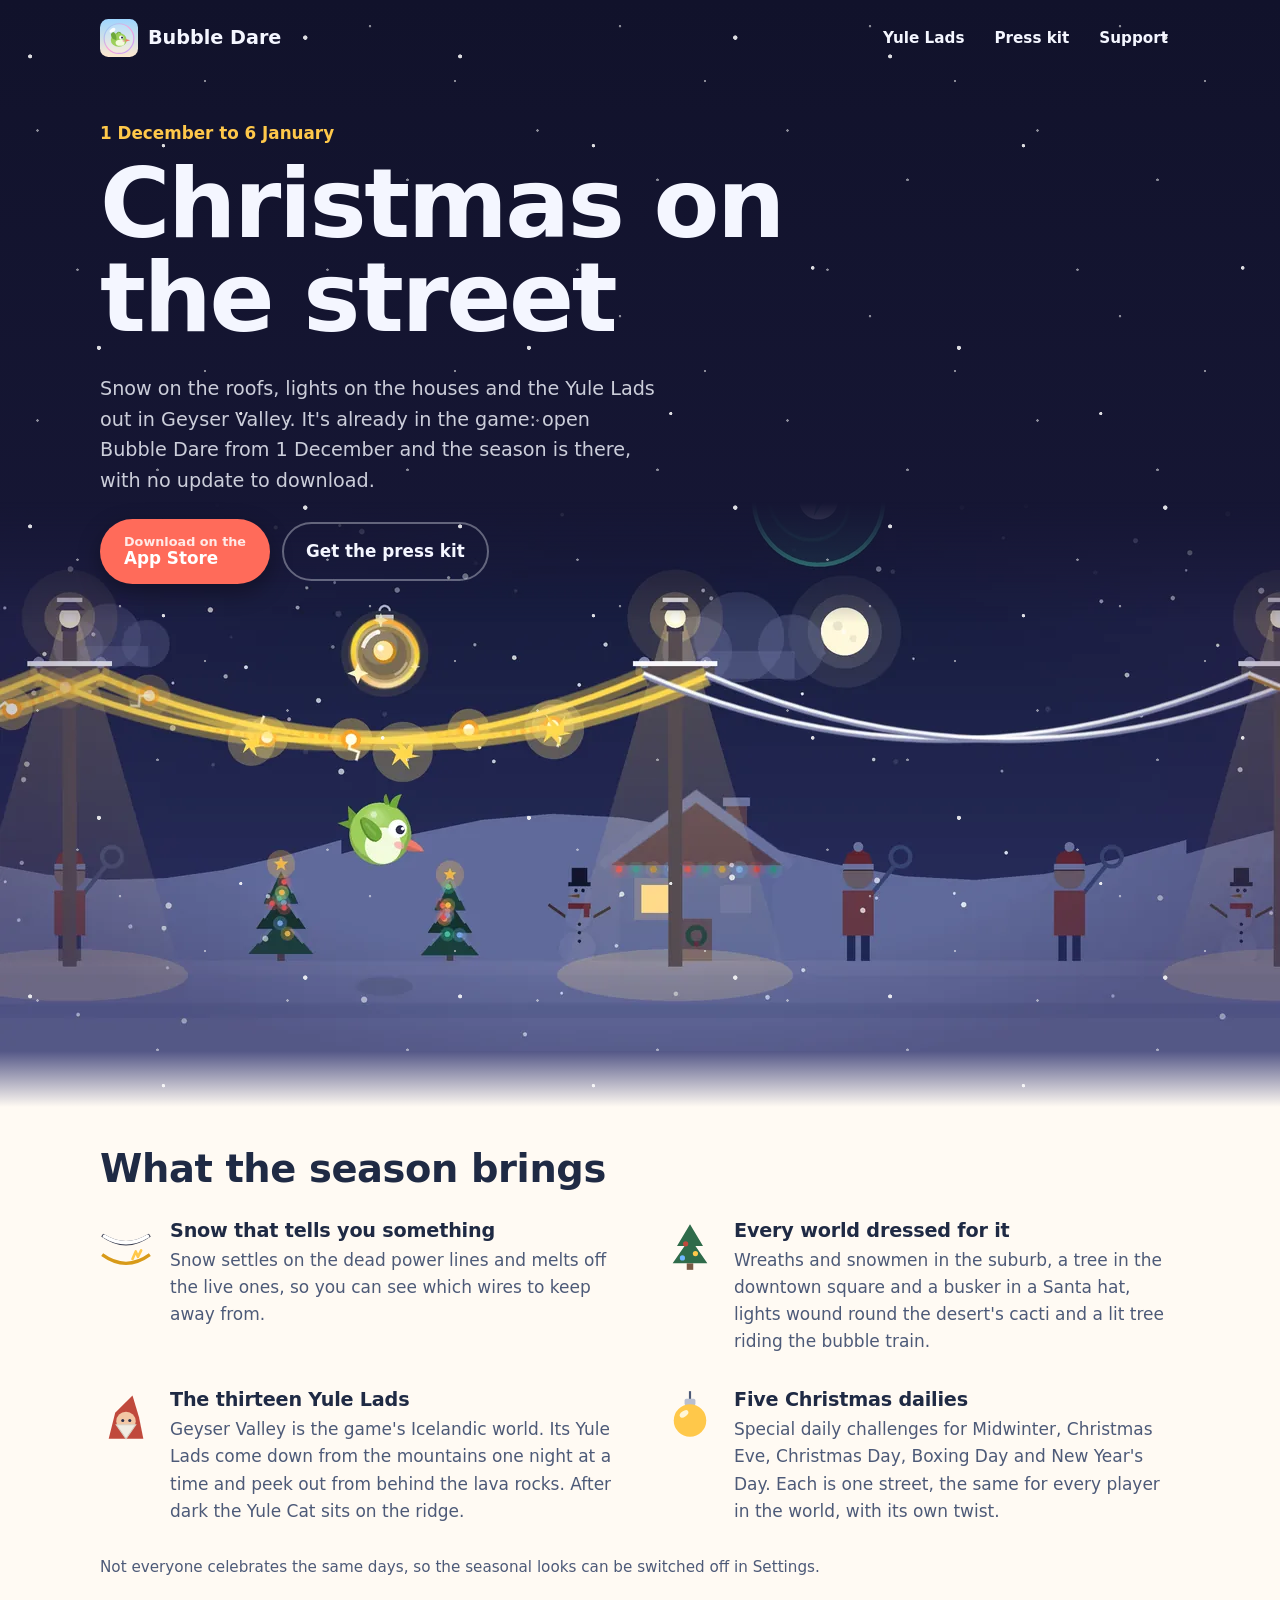
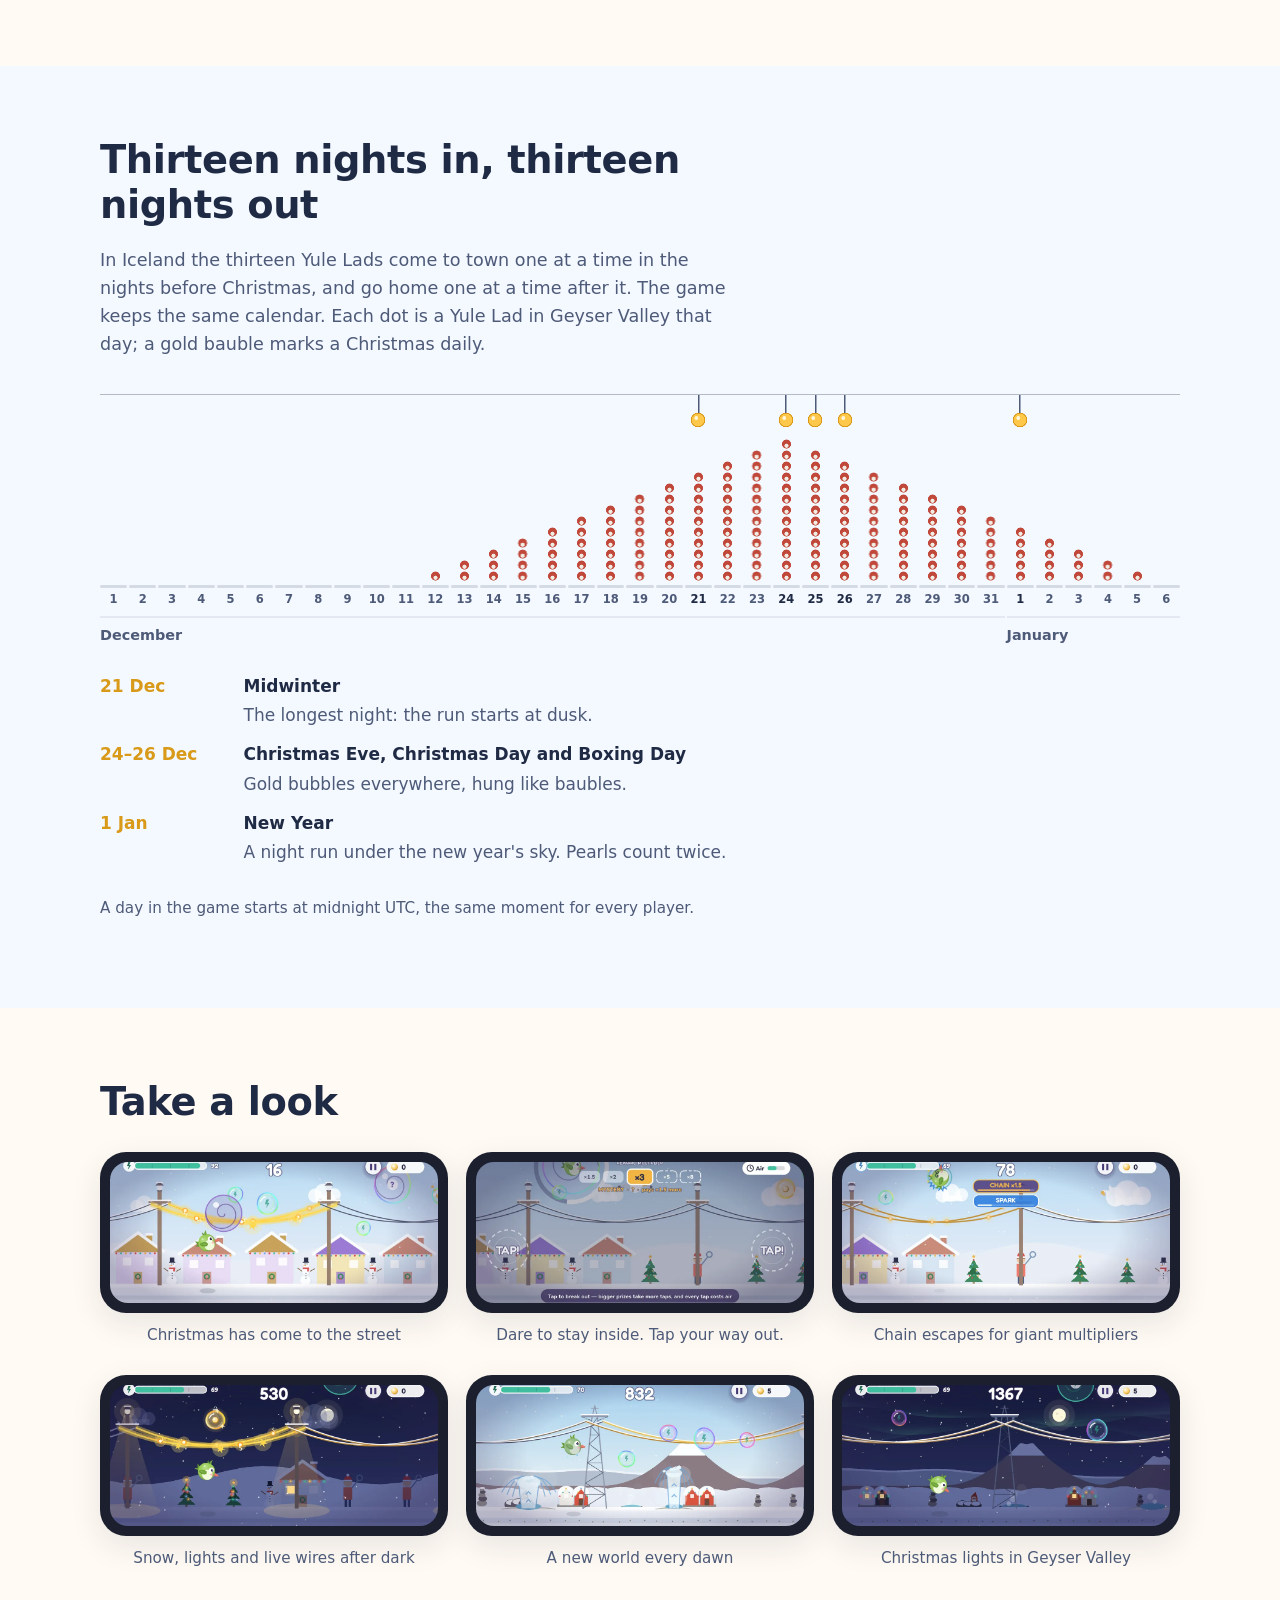
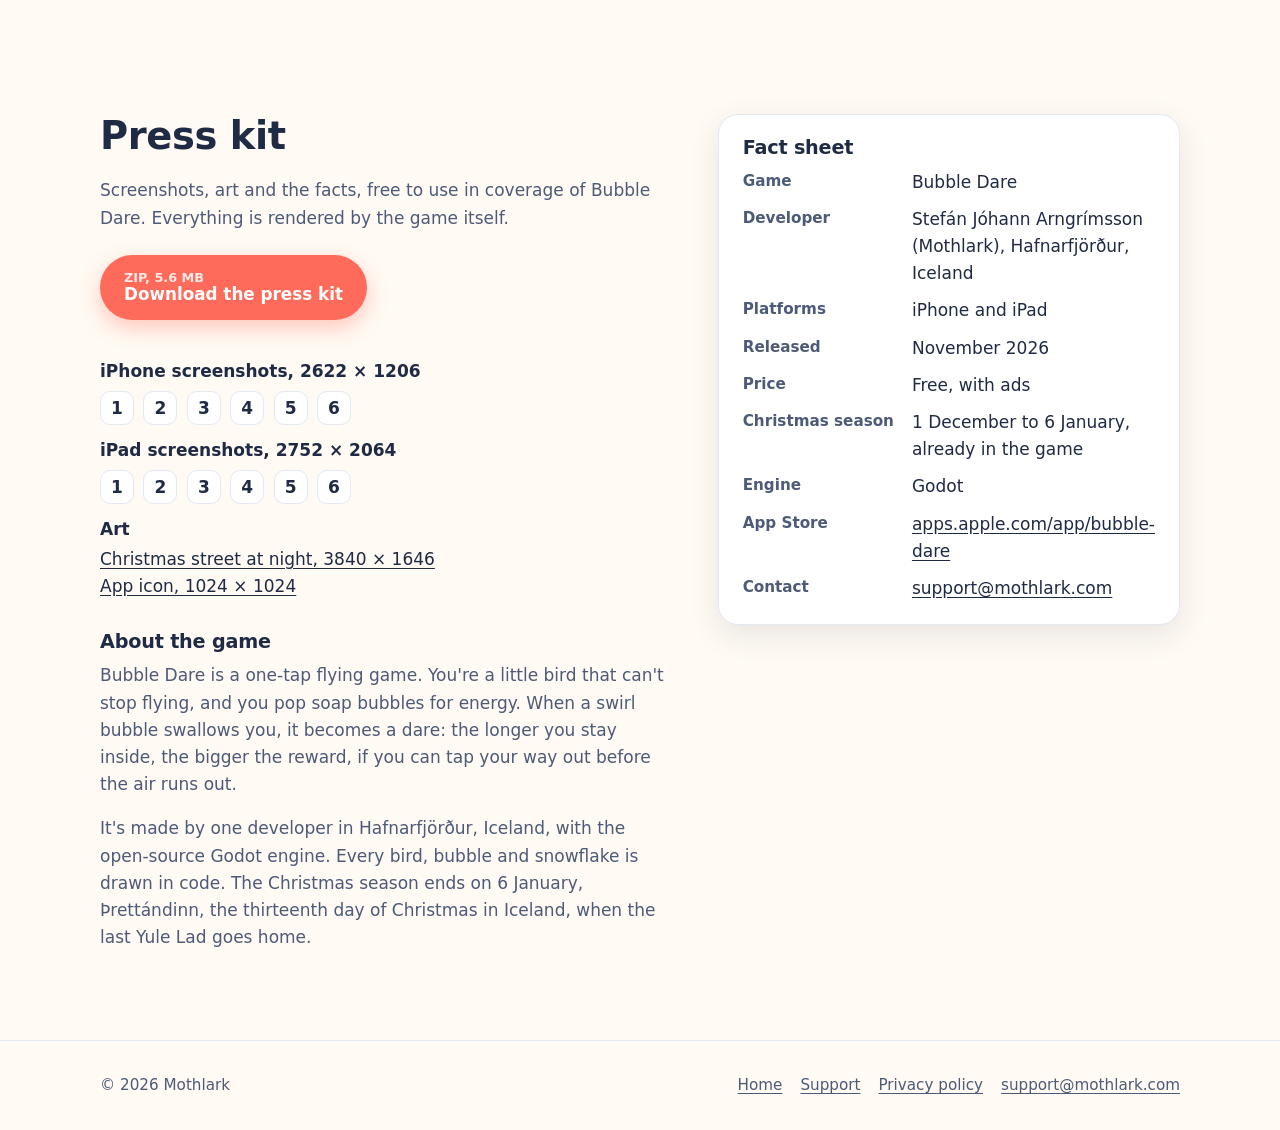
==== christmas/index.html @ 7bf5e55d "Add the Christmas page and press kit /christmas/ shows what the season adds (snow that shows the liv" ====
<!doctype html>
<html lang="en">
<head>
  <meta charset="utf-8">
  <meta name="viewport" content="width=device-width, initial-scale=1, viewport-fit=cover">
  <title>Christmas in Bubble Dare — 1 December to 6 January</title>
  <meta name="description" content="From 1 December to 6 January Bubble Dare is dressed for Christmas: snow that shows which wires are live, the thirteen Yule Lads in Geyser Valley and five Christmas daily challenges. Screenshots and the press kit.">
  <link rel="canonical" href="https://bubbledare.mothlark.com/christmas/">
  <meta name="theme-color" content="#11122b">

  <meta property="og:type" content="website">
  <meta property="og:site_name" content="Bubble Dare">
  <meta property="og:title" content="Christmas on the street — Bubble Dare">
  <meta property="og:description" content="Snow, lights and the thirteen Yule Lads, from 1 December to 6 January. Already in the game.">
  <meta property="og:url" content="https://bubbledare.mothlark.com/christmas/">
  <meta property="og:image" content="https://bubbledare.mothlark.com/assets/img/christmas/og-christmas.png">
  <meta property="og:image:width" content="1200">
  <meta property="og:image:height" content="630">
  <meta name="twitter:card" content="summary_large_image">

  <meta name="apple-itunes-app" content="app-id=6816718972">

  <link rel="icon" href="/assets/img/icon.svg" type="image/svg+xml">
  <link rel="icon" href="/assets/img/favicon-32.png" sizes="32x32" type="image/png">
  <link rel="apple-touch-icon" href="/assets/img/apple-touch-icon.png">
  <link rel="stylesheet" href="/assets/css/site.css">
  <link rel="stylesheet" href="/assets/css/christmas.css">
</head>
<body class="xmas">
  <a class="skip" href="#main">Skip to content</a>

  <header class="site-header">
    <div class="wrap">
      <a class="brand" href="/" aria-label="Bubble Dare home">
        <img src="/assets/img/icon.svg" width="38" height="38" alt="">
        Bubble Dare
      </a>
      <nav class="nav" aria-label="Main">
        <a href="#lads" class="hide-sm">Yule Lads</a>
        <a href="#press">Press kit</a>
        <a href="/support/" class="hide-sm">Support</a>
      </nav>
    </div>
  </header>

  <main id="main">
    <!-- ================= HERO: the street at night, from the game ================= -->
    <section class="xm-hero" aria-labelledby="hero-title">
      <div class="wrap xm-hero-text">
        <p class="xm-when">1 December to 6 January</p>
        <h1 id="hero-title">Christmas on the street</h1>
        <p class="xm-lead">Snow on the roofs, lights on the houses and the Yule Lads out in Geyser Valley. It's already in the game: open Bubble Dare from 1 December and the season is there, with no update to download.</p>
        <div class="cta-row">
          <a class="btn btn-primary" href="https://apps.apple.com/app/bubble-dare/id6816718972"><span class="stack"><small>Download on the</small>App Store</span></a>
          <a class="btn xm-btn-ghost" href="#press">Get the press kit</a>
        </div>
      </div>
      <!-- Rendered by the game itself (tools/creative_shots.gd in the game repo): the
           Christmas street at night, the same art as the App Store page's header. -->
      <picture class="xm-street">
        <source type="image/webp" srcset="/assets/img/christmas/hero-1280.webp 1280w, /assets/img/christmas/hero-2400.webp 2400w" sizes="100vw">
        <img src="/assets/img/christmas/hero-2400.webp" width="2400" height="1029" alt="The green bird flying at night over a snowy street, past Christmas trees, a snowman and a house with coloured lights, under a sparkling live wire">
      </picture>
    </section>

    <!-- ================= WHAT THE SEASON BRINGS ================= -->
    <section class="xm-season" aria-labelledby="season-title">
      <div class="wrap">
        <h2 id="season-title">What the season brings</h2>
        <ul class="xm-list">
          <li>
            <svg viewBox="0 0 48 48" aria-hidden="true"><path d="M2 14 Q24 30 46 14" fill="none" class="w-dead" stroke-width="3"/><path d="M4 15 Q24 27 44 15" fill="none" class="w-snow" stroke-width="3" stroke-linecap="round"/><path d="M2 32 Q24 48 46 32" fill="none" class="w-live" stroke-width="3"/><path d="M30 36 l3 -7 l2 5 l3 -6" fill="none" class="w-spark" stroke-width="2.4" stroke-linecap="round" stroke-linejoin="round"/></svg>
            <div><h3>Snow that tells you something</h3><p>Snow settles on the dead power lines and melts off the live ones, so you can see which wires to keep away from.</p></div>
          </li>
          <li>
            <svg viewBox="0 0 48 48" aria-hidden="true"><path d="M24 4 L36 24 H29 L40 40 H8 L19 24 H12 Z" class="i-tree"/><rect x="21" y="40" width="6" height="6" class="i-trunk"/><circle cx="20" cy="22" r="2.4" class="i-red"/><circle cx="29" cy="31" r="2.4" class="i-gold"/><circle cx="17" cy="35" r="2.4" class="i-blue"/></svg>
            <div><h3>Every world dressed for it</h3><p>Wreaths and snowmen in the suburb, a tree in the downtown square and a busker in a Santa hat, lights wound round the desert's cacti and a lit tree riding the bubble train.</p></div>
          </li>
          <li>
            <svg viewBox="0 0 48 48" aria-hidden="true"><path d="M8 46 L14 22 L30 6 L36 26 L40 46 Z" class="i-red"/><circle cx="24" cy="30" r="9" class="i-skin"/><circle cx="21" cy="29" r="1.4" class="i-ink"/><circle cx="27.5" cy="29" r="1.4" class="i-ink"/><path d="M15 33 H33 L24 46 Z" class="i-beard"/></svg>
            <div><h3>The thirteen Yule Lads</h3><p>Geyser Valley is the game's Icelandic world. Its Yule Lads come down from the mountains one night at a time and peek out from behind the lava rocks. After dark the Yule Cat sits on the ridge.</p></div>
          </li>
          <li>
            <svg viewBox="0 0 48 48" aria-hidden="true"><path d="M24 2 V10" class="i-string" stroke-width="2"/><rect x="19" y="9" width="10" height="6" rx="1.5" class="i-cap"/><circle cx="24" cy="29" r="15" class="i-gold"/><ellipse cx="18.5" cy="23" rx="4.5" ry="2.6" transform="rotate(-35 18.5 23)" class="i-shine"/></svg>
            <div><h3>Five Christmas dailies</h3><p>Special daily challenges for Midwinter, Christmas Eve, Christmas Day, Boxing Day and New Year's Day. Each is one street, the same for every player in the world, with its own twist.</p></div>
          </li>
        </ul>
        <p class="xm-note">Not everyone celebrates the same days, so the seasonal looks can be switched off in Settings.</p>
      </div>
    </section>

    <!-- ================= THE YULE LADS' CALENDAR ================= -->
    <section id="lads" class="xm-lads" aria-labelledby="lads-title">
      <div class="wrap">
        <div class="section-head">
          <h2 id="lads-title">Thirteen nights in, thirteen nights out</h2>
          <p>In Iceland the thirteen Yule Lads come to town one at a time in the nights before Christmas, and go home one at a time after it. The game keeps the same calendar. Each dot is a Yule Lad in Geyser Valley that day; a gold bauble marks a Christmas daily.</p>
        </div>
        <div class="xm-chart" role="img" aria-label="A calendar from 1 December to 6 January. No Yule Lads until 12 December, then one more each day until all thirteen are there on 24 December, then one fewer each day until the last goes home on 6 January. Gold baubles mark the Christmas dailies on 21, 24, 25 and 26 December and 1 January.">
          <ol class="xm-days" aria-hidden="true">
            <li class="k" style="--n:0"><span class="lads"></span><span class="day">1</span></li>
            <li style="--n:0"><span class="lads"></span><span class="day">2</span></li>
            <li style="--n:0"><span class="lads"></span><span class="day">3</span></li>
            <li style="--n:0"><span class="lads"></span><span class="day">4</span></li>
            <li style="--n:0"><span class="lads"></span><span class="day">5</span></li>
            <li style="--n:0"><span class="lads"></span><span class="day">6</span></li>
            <li style="--n:0"><span class="lads"></span><span class="day">7</span></li>
            <li style="--n:0"><span class="lads"></span><span class="day">8</span></li>
            <li style="--n:0"><span class="lads"></span><span class="day">9</span></li>
            <li style="--n:0"><span class="lads"></span><span class="day">10</span></li>
            <li style="--n:0"><span class="lads"></span><span class="day">11</span></li>
            <li class="k" style="--n:1"><span class="lads"></span><span class="day">12</span></li>
            <li style="--n:2"><span class="lads"></span><span class="day">13</span></li>
            <li style="--n:3"><span class="lads"></span><span class="day">14</span></li>
            <li style="--n:4"><span class="lads"></span><span class="day">15</span></li>
            <li style="--n:5"><span class="lads"></span><span class="day">16</span></li>
            <li style="--n:6"><span class="lads"></span><span class="day">17</span></li>
            <li style="--n:7"><span class="lads"></span><span class="day">18</span></li>
            <li style="--n:8"><span class="lads"></span><span class="day">19</span></li>
            <li style="--n:9"><span class="lads"></span><span class="day">20</span></li>
            <li class="daily" style="--n:10"><span class="lads"></span><span class="day">21</span></li>
            <li style="--n:11"><span class="lads"></span><span class="day">22</span></li>
            <li style="--n:12"><span class="lads"></span><span class="day">23</span></li>
            <li class="daily k peak" style="--n:13"><span class="lads"></span><span class="day">24</span></li>
            <li class="daily" style="--n:12"><span class="lads"></span><span class="day">25</span></li>
            <li class="daily" style="--n:11"><span class="lads"></span><span class="day">26</span></li>
            <li style="--n:10"><span class="lads"></span><span class="day">27</span></li>
            <li style="--n:9"><span class="lads"></span><span class="day">28</span></li>
            <li style="--n:8"><span class="lads"></span><span class="day">29</span></li>
            <li style="--n:7"><span class="lads"></span><span class="day">30</span></li>
            <li style="--n:6"><span class="lads"></span><span class="day">31</span></li>
            <li class="daily k" style="--n:5"><span class="lads"></span><span class="day">1</span></li>
            <li style="--n:4"><span class="lads"></span><span class="day">2</span></li>
            <li style="--n:3"><span class="lads"></span><span class="day">3</span></li>
            <li style="--n:2"><span class="lads"></span><span class="day">4</span></li>
            <li style="--n:1"><span class="lads"></span><span class="day">5</span></li>
            <li class="k" style="--n:0"><span class="lads"></span><span class="day">6</span></li>
          </ol>
          <div class="xm-months" aria-hidden="true"><span>December</span><span>January</span></div>
        </div>
        <ul class="xm-dailies" aria-label="The Christmas dailies">
          <li><span class="d">21 Dec</span><b>Midwinter</b><span>The longest night: the run starts at dusk.</span></li>
          <li><span class="d">24–26 Dec</span><b>Christmas Eve, Christmas Day and Boxing Day</b><span>Gold bubbles everywhere, hung like baubles.</span></li>
          <li><span class="d">1 Jan</span><b>New Year</b><span>A night run under the new year's sky. Pearls count twice.</span></li>
        </ul>
        <p class="xm-note">A day in the game starts at midnight UTC, the same moment for every player.</p>
      </div>
    </section>

    <!-- ================= SCREENSHOTS ================= -->
    <section class="xm-shots" aria-labelledby="shots-title">
      <div class="wrap">
        <h2 id="shots-title">Take a look</h2>
        <!-- Gameplay from the Christmas App Store screenshots (store/custom-product-pages/christmas/6.3-inch
             in the game repo), rendered from the live build. Each links to the full-size PNG. -->
        <div class="shots xm-grid">
          <figure>
            <a class="device" href="/christmas/press/iphone/01-street.png"><span class="screen"><img src="/assets/img/christmas/shot-01-street.webp" width="1080" height="499" loading="lazy" decoding="async" alt="The bird flying over a snowy street with coloured lights on the houses, wreaths on the doors and snowmen in the yards"></span></a>
            <figcaption class="shot-caption">Christmas has come to the street</figcaption>
          </figure>
          <figure>
            <a class="device" href="/christmas/press/iphone/02-trapped.png"><span class="screen"><img src="/assets/img/christmas/shot-02-trapped.webp" width="1080" height="499" loading="lazy" decoding="async" alt="The bird trapped in a swirl bubble above the snowy street, with the reward multiplier at ×3 and TAP! prompts on both sides"></span></a>
            <figcaption class="shot-caption">Dare to stay inside. Tap your way out.</figcaption>
          </figure>
          <figure>
            <a class="device" href="/christmas/press/iphone/03-chain.png"><span class="screen"><img src="/assets/img/christmas/shot-03-chain.webp" width="1080" height="499" loading="lazy" decoding="async" alt="A chain bonus after an escape, with Christmas trees and snowmen along the street below"></span></a>
            <figcaption class="shot-caption">Chain escapes for giant multipliers</figcaption>
          </figure>
          <figure>
            <a class="device" href="/christmas/press/iphone/04-night.png"><span class="screen"><img src="/assets/img/christmas/shot-04-night.webp" width="1080" height="499" loading="lazy" decoding="async" alt="The street at night: a live wire sparking gold, a bauble-capped gold bubble and lit Christmas trees"></span></a>
            <figcaption class="shot-caption">Snow, lights and live wires after dark</figcaption>
          </figure>
          <figure>
            <a class="device" href="/christmas/press/iphone/05-valley.png"><span class="screen"><img src="/assets/img/christmas/shot-05-valley.webp" width="1080" height="499" loading="lazy" decoding="async" alt="Geyser Valley in snow, with geysers erupting, turf houses and a snowy volcano"></span></a>
            <figcaption class="shot-caption">A new world every dawn</figcaption>
          </figure>
          <figure>
            <a class="device" href="/christmas/press/iphone/06-valley-night.png"><span class="screen"><img src="/assets/img/christmas/shot-06-valley-night.webp" width="1080" height="499" loading="lazy" decoding="async" alt="Geyser Valley at night under the northern lights, with lights on the turf houses and a Yule Lad peeking over a lava rock"></span></a>
            <figcaption class="shot-caption">Christmas lights in Geyser Valley</figcaption>
          </figure>
        </div>
      </div>
    </section>

    <!-- ================= PRESS KIT ================= -->
    <section id="press" class="xm-press" aria-labelledby="press-title">
      <div class="wrap xm-press-grid">
        <div>
          <h2 id="press-title">Press kit</h2>
          <p>Screenshots, art and the facts, free to use in coverage of Bubble Dare. Everything is rendered by the game itself.</p>
          <a class="btn btn-primary xm-zip" href="/christmas/press/bubble-dare-christmas-press-kit.zip" download>
            <span class="stack"><small>ZIP, 5.6 MB</small>Download the press kit</span>
          </a>
          <dl class="xm-files">
            <dt>iPhone screenshots, 2622 × 1206</dt>
            <dd><a href="/christmas/press/iphone/01-street.png" aria-label="iPhone screenshot 1: Christmas has come to the street">1</a> <a href="/christmas/press/iphone/02-trapped.png" aria-label="iPhone screenshot 2: Dare to stay inside. Tap your way out.">2</a> <a href="/christmas/press/iphone/03-chain.png" aria-label="iPhone screenshot 3: Chain escapes for giant multipliers">3</a> <a href="/christmas/press/iphone/04-night.png" aria-label="iPhone screenshot 4: Snow, lights and live wires after dark">4</a> <a href="/christmas/press/iphone/05-valley.png" aria-label="iPhone screenshot 5: A new world every dawn">5</a> <a href="/christmas/press/iphone/06-valley-night.png" aria-label="iPhone screenshot 6: Christmas lights in Geyser Valley">6</a></dd>
            <dt>iPad screenshots, 2752 × 2064</dt>
            <dd><a href="/christmas/press/ipad/01-street.png" aria-label="iPad screenshot 1: Christmas has come to the street">1</a> <a href="/christmas/press/ipad/02-trapped.png" aria-label="iPad screenshot 2: Dare to stay inside. Tap your way out.">2</a> <a href="/christmas/press/ipad/03-chain.png" aria-label="iPad screenshot 3: Chain escapes for giant multipliers">3</a> <a href="/christmas/press/ipad/04-night.png" aria-label="iPad screenshot 4: Snow, lights and live wires after dark">4</a> <a href="/christmas/press/ipad/05-valley.png" aria-label="iPad screenshot 5: A new world every dawn">5</a> <a href="/christmas/press/ipad/06-valley-night.png" aria-label="iPad screenshot 6: Christmas lights in Geyser Valley">6</a></dd>
            <dt>Art</dt>
            <dd><a href="/christmas/press/header-art-3840x1646.png">Christmas street at night, 3840 × 1646</a><br><a href="/christmas/press/app-icon-1024.png">App icon, 1024 × 1024</a></dd>
          </dl>
          <h3>About the game</h3>
          <p>Bubble Dare is a one-tap flying game. You're a little bird that can't stop flying, and you pop soap bubbles for energy. When a swirl bubble swallows you, it becomes a dare: the longer you stay inside, the bigger the reward, if you can tap your way out before the air runs out.</p>
          <p>It's made by one developer in Hafnarfjörður, Iceland, with the open-source Godot engine. Every bird, bubble and snowflake is drawn in code. The Christmas season ends on 6 January, Þrettándinn, the thirteenth day of Christmas in Iceland, when the last Yule Lad goes home.</p>
        </div>
        <aside class="xm-facts" aria-labelledby="facts-title">
          <h3 id="facts-title">Fact sheet</h3>
          <dl>
            <dt>Game</dt><dd>Bubble Dare</dd>
            <dt>Developer</dt><dd>Stefán Jóhann Arngrímsson (Mothlark), Hafnarfjörður, Iceland</dd>
            <dt>Platforms</dt><dd>iPhone and iPad</dd>
            <dt>Released</dt><dd>November 2026</dd>
            <dt>Price</dt><dd>Free, with ads</dd>
            <dt>Christmas season</dt><dd>1 December to 6 January, already in the game</dd>
            <dt>Engine</dt><dd>Godot</dd>
            <dt>App Store</dt><dd><a href="https://apps.apple.com/app/bubble-dare/id6816718972">apps.apple.com/app/bubble-dare</a></dd>
            <dt>Contact</dt><dd><a href="mailto:support@mothlark.com?subject=Bubble%20Dare%20press">support@mothlark.com</a></dd>
          </dl>
        </aside>
      </div>
    </section>
  </main>

  <footer class="site-footer">
    <div class="wrap">
      <span>© 2026 Mothlark</span>
      <nav aria-label="Footer">
        <a href="/">Home</a>
        <a href="/support/">Support</a>
        <a href="/privacy/">Privacy policy</a>
        <a href="mailto:support@mothlark.com">support@mothlark.com</a>
      </nav>
    </div>
  </footer>
</body>
</html>
---- assets/css/site.css ----
/* Bubble Dare — site styles
   No web fonts or third-party requests: the rounded system font is used on Apple devices. */

:root {
  --sky-top: #bfe4ff;
  --sky-mid: #dff1ff;
  --sky-bottom: #fff0dd;
  --sun: #ffd48a;
  --hill-far: #b9dcc0;
  --hill-near: #8fc79a;
  --house: #f7e7d3;
  --roof: #d9826b;
  --pole: #7a5a45;
  --wire: #3b3f52;
  --spark: #ffd23f;

  --bird-body: #9ccf5a;
  --bird-wing: #6fa83a;
  --bird-belly: #f2fbdc;
  --bird-beak: #f07a6a;

  --bubble-a: #7fd8ff;
  --bubble-b: #ff9fd9;
  --bubble-c: #b9a4ff;

  --bg: #fffaf3;
  --surface: #ffffff;
  --surface-2: #f4f8ff;
  --ink: #1f2a44;
  --ink-soft: #4d5a78;
  --line: #e3e8f2;
  --accent: #ff6b5a;
  --accent-ink: #ffffff;
  --focus: #2f7dff;

  --radius: 20px;
  --radius-sm: 12px;
  --shadow: 0 10px 30px rgba(31, 42, 68, 0.10);
  --maxw: 1080px;

  --font: ui-rounded, "SF Pro Rounded", "Nunito", "Varela Round", system-ui, -apple-system, "Segoe UI", Roboto, sans-serif;
  --font-body: system-ui, -apple-system, "Segoe UI", Roboto, "Helvetica Neue", Arial, sans-serif;

  color-scheme: light dark;
}

@media (prefers-color-scheme: dark) {
  :root {
    --sky-top: #0e1834;
    --sky-mid: #1a2a55;
    --sky-bottom: #3a3563;
    --sun: #f4e3b0;
    --hill-far: #25405a;
    --hill-near: #1f3a3a;
    --house: #2c3350;
    --roof: #8a4f52;
    --pole: #5a4538;
    --wire: #9aa3c4;

    --bg: #0f1428;
    --surface: #171e38;
    --surface-2: #1c2545;
    --ink: #eef2ff;
    --ink-soft: #b3bdd9;
    --line: #2a3458;
    --accent: #ff7d6b;
    --accent-ink: #1a1020;
    --focus: #7fb0ff;
    --shadow: 0 10px 30px rgba(0, 0, 0, 0.35);
  }
}

*, *::before, *::after { box-sizing: border-box; }

html { -webkit-text-size-adjust: 100%; scroll-behavior: smooth; }
@media (prefers-reduced-motion: reduce) { html { scroll-behavior: auto; } }

body {
  margin: 0;
  background: var(--bg);
  color: var(--ink);
  font-family: var(--font-body);
  font-size: 17px;
  line-height: 1.6;
  -webkit-font-smoothing: antialiased;
}

img, svg { max-width: 100%; display: block; }

a { color: inherit; text-underline-offset: 3px; }
a:focus-visible, button:focus-visible, summary:focus-visible {
  outline: 3px solid var(--focus);
  outline-offset: 3px;
  border-radius: 8px;
}

h1, h2, h3 {
  font-family: var(--font);
  line-height: 1.15;
  letter-spacing: -0.01em;
  margin: 0 0 0.5em;
}
h1 { font-size: clamp(2.4rem, 6vw, 4.2rem); font-weight: 800; }
h2 { font-size: clamp(1.7rem, 3.6vw, 2.4rem); font-weight: 800; }
h3 { font-size: 1.2rem; font-weight: 700; }
p { margin: 0 0 1em; }

.wrap { width: min(100% - 32px, var(--maxw)); margin-inline: auto; }

.skip {
  position: absolute; left: -999px; top: 8px;
  background: var(--surface); color: var(--ink);
  padding: 8px 14px; border-radius: 10px; z-index: 10;
}
.skip:focus { left: 16px; }

/* ---------- Header ---------- */
.site-header {
  position: absolute; inset: 0 0 auto 0; z-index: 5;
}
.site-header .wrap {
  display: flex; align-items: center; justify-content: space-between;
  gap: 16px; padding-block: 18px;
}
.brand {
  display: inline-flex; align-items: center; gap: 10px;
  font-family: var(--font); font-weight: 800; font-size: 1.2rem;
  text-decoration: none;
}
.brand svg { width: 38px; height: 38px; }
.nav { display: flex; gap: 6px; flex-wrap: wrap; }
.nav a {
  text-decoration: none; font-weight: 600; font-size: 0.95rem;
  padding: 8px 12px; border-radius: 999px; color: var(--ink);
}
.nav a:hover { background: color-mix(in srgb, var(--surface) 70%, transparent); }
@media (max-width: 560px) { .nav a.hide-sm { display: none; } }

/* Solid header for inner pages */
.page .site-header { position: static; background: var(--surface); border-bottom: 1px solid var(--line); }

/* ---------- Hero ---------- */
.hero {
  position: relative; overflow: hidden;
  background: linear-gradient(180deg, var(--sky-top) 0%, var(--sky-mid) 45%, var(--sky-bottom) 100%);
  padding-top: 110px;
}
.hero-grid {
  position: relative; z-index: 2;
  display: grid; grid-template-columns: 1.05fr 1fr; gap: 32px; align-items: center;
  padding-bottom: 24px;
}
@media (max-width: 860px) { .hero-grid { grid-template-columns: 1fr; text-align: center; } }

.eyebrow {
  display: inline-block; font-family: var(--font); font-weight: 700;
  font-size: 0.9rem; letter-spacing: 0.04em; text-transform: uppercase;
  color: var(--ink-soft);
  background: color-mix(in srgb, var(--surface) 65%, transparent);
  padding: 6px 12px; border-radius: 999px; margin-bottom: 18px;
}
.hero h1 .pop { color: var(--accent); }
.lead { font-size: 1.2rem; color: var(--ink-soft); max-width: 34ch; }
@media (max-width: 860px) { .lead { margin-inline: auto; } }

.cta-row { display: flex; gap: 12px; flex-wrap: wrap; align-items: center; margin-top: 26px; }
@media (max-width: 860px) { .cta-row { justify-content: center; } }

.btn {
  display: inline-flex; align-items: center; gap: 10px;
  font-family: var(--font); font-weight: 700; font-size: 1.05rem;
  padding: 14px 22px; border-radius: 999px; text-decoration: none;
  border: 2px solid transparent; cursor: pointer;
}
.btn-primary { background: var(--accent); color: var(--accent-ink); box-shadow: 0 8px 20px color-mix(in srgb, var(--accent) 35%, transparent); }
.btn-primary:hover { filter: brightness(1.05); }
.btn-ghost { border-color: color-mix(in srgb, var(--ink) 25%, transparent); color: var(--ink); }
.btn-ghost:hover { background: color-mix(in srgb, var(--surface) 60%, transparent); }
.btn[aria-disabled="true"] { cursor: default; }
.btn small { font-weight: 600; opacity: 0.85; font-size: 0.8rem; display: block; line-height: 1.1; }
.btn .stack { display: flex; flex-direction: column; align-items: flex-start; line-height: 1.15; }

.platforms { margin-top: 14px; font-size: 0.95rem; color: var(--ink-soft); }

.scene { width: 100%; height: auto; }
.hero-art { position: relative; }

.ground {
  position: relative; z-index: 1; margin-top: -8px;
}

/* Floating bubbles */
@keyframes floaty { 0%,100% { transform: translateY(0); } 50% { transform: translateY(-10px); } }
@keyframes flap { 0%,100% { transform: rotate(0deg); } 50% { transform: rotate(-18deg); } }
@keyframes bob { 0%,100% { transform: translateY(0) rotate(-4deg); } 50% { transform: translateY(-8px) rotate(2deg); } }
@keyframes zap { 0%, 88%, 100% { opacity: 0; } 90%, 96% { opacity: 1; } }

.float { animation: floaty 5s ease-in-out infinite; transform-box: fill-box; transform-origin: center; }
.float.d1 { animation-delay: -1.2s; animation-duration: 6s; }
.float.d2 { animation-delay: -2.5s; animation-duration: 4.6s; }
.float.d3 { animation-delay: -3.7s; animation-duration: 5.4s; }
.bird { animation: bob 2.4s ease-in-out infinite; transform-box: fill-box; transform-origin: center; }
.wing { animation: flap 0.45s ease-in-out infinite; transform-box: fill-box; transform-origin: 20% 30%; }
.spark { animation: zap 3.2s linear infinite; }

@media (prefers-reduced-motion: reduce) {
  .float, .bird, .wing, .spark { animation: none; }
  .spark { opacity: 1; }
}

/* ---------- Sections ---------- */
section { padding-block: 72px; }
.section-head { max-width: 640px; margin-bottom: 34px; }
.section-head p { color: var(--ink-soft); font-size: 1.1rem; }
.center { text-align: center; margin-inline: auto; }

.steps { display: grid; grid-template-columns: repeat(4, 1fr); gap: 18px; counter-reset: step; }
@media (max-width: 960px) { .steps { grid-template-columns: repeat(2, 1fr); } }
@media (max-width: 560px) { .steps { grid-template-columns: 1fr; } }

.card {
  background: var(--surface); border: 1px solid var(--line);
  border-radius: var(--radius); padding: 24px; box-shadow: var(--shadow);
}
.step { position: relative; }
.step .icon { width: 64px; height: 64px; margin-bottom: 14px; }
.step h3 { display: flex; align-items: baseline; gap: 8px; }
.step h3::before {
  counter-increment: step; content: counter(step);
  font-size: 0.85rem; font-weight: 800; color: var(--accent);
  background: color-mix(in srgb, var(--accent) 14%, transparent);
  border-radius: 999px; min-width: 26px; height: 26px;
  display: inline-grid; place-items: center;
}
.step p { color: var(--ink-soft); margin: 0; }

.band { background: var(--surface-2); }

.features { display: grid; grid-template-columns: repeat(3, 1fr); gap: 18px; }
@media (max-width: 860px) { .features { grid-template-columns: 1fr 1fr; } }
@media (max-width: 560px) { .features { grid-template-columns: 1fr; } }
.feature { display: flex; gap: 14px; align-items: flex-start; }
.feature .dot {
  flex: none; width: 44px; height: 44px; border-radius: 50%;
  display: grid; place-items: center;
  background: radial-gradient(circle at 35% 30%, #fff 0 18%, transparent 19%),
              radial-gradient(circle, color-mix(in srgb, var(--bubble-a) 25%, transparent) 55%, var(--bubble-a) 100%);
}
.feature:nth-child(3n+2) .dot { background: radial-gradient(circle at 35% 30%, #fff 0 18%, transparent 19%), radial-gradient(circle, color-mix(in srgb, var(--bubble-b) 25%, transparent) 55%, var(--bubble-b) 100%); }
.feature:nth-child(3n) .dot { background: radial-gradient(circle at 35% 30%, #fff 0 18%, transparent 19%), radial-gradient(circle, color-mix(in srgb, var(--bubble-c) 25%, transparent) 55%, var(--bubble-c) 100%); }
.feature h3 { margin-bottom: 4px; font-size: 1.08rem; }
.feature p { margin: 0; color: var(--ink-soft); font-size: 0.98rem; }

/* Screenshots */
.shots { display: grid; grid-template-columns: repeat(3, 1fr); gap: 18px; }
@media (max-width: 860px) { .shots { grid-template-columns: 1fr; max-width: 520px; margin-inline: auto; } }
.device {
  aspect-ratio: 19.5 / 9; border-radius: 26px; padding: 10px;
  background: #1b1f2e; box-shadow: var(--shadow);
}
.device .screen {
  width: 100%; height: 100%; border-radius: 18px; overflow: hidden;
  display: grid; place-items: center;
  background: linear-gradient(180deg, var(--sky-top), var(--sky-bottom));
  color: var(--ink-soft); font-family: var(--font); font-weight: 700; font-size: 0.95rem;
}
.device .screen img { width: 100%; height: 100%; object-fit: cover; }
.shot-caption { text-align: center; color: var(--ink-soft); font-size: 0.95rem; margin-top: 10px; }

/* Final CTA */
.final {
  text-align: center;
  background: linear-gradient(180deg, var(--bg), var(--sky-top));
}
.final .cta-row { justify-content: center; }

/* ---------- Footer ---------- */
.site-footer { border-top: 1px solid var(--line); padding-block: 32px; font-size: 0.95rem; color: var(--ink-soft); }
.site-footer .wrap { display: flex; flex-wrap: wrap; gap: 12px 24px; justify-content: space-between; align-items: center; }
.site-footer nav { display: flex; flex-wrap: wrap; gap: 6px 18px; }
.site-footer a { color: var(--ink-soft); }
.site-footer a:hover { color: var(--ink); }

/* ---------- Inner pages (privacy, support) ---------- */
.doc { padding-block: 56px 72px; }
.doc .wrap { max-width: 760px; }
.doc h1 { font-size: clamp(2rem, 5vw, 2.8rem); }
.doc h2 { font-size: 1.45rem; margin-top: 2em; }
.doc .meta { color: var(--ink-soft); margin-bottom: 2em; }
.doc ul { padding-left: 1.2em; }
.doc li { margin-bottom: 0.4em; }
.doc .summary {
  background: var(--surface-2); border: 1px solid var(--line);
  border-radius: var(--radius-sm); padding: 18px 20px; margin-bottom: 1.5em;
}
.doc .summary p:last-child, .doc .summary ul:last-child { margin-bottom: 0; }

.contact-card {
  display: flex; flex-wrap: wrap; gap: 16px; align-items: center; justify-content: space-between;
  background: var(--surface); border: 1px solid var(--line); border-radius: var(--radius);
  padding: 22px 24px; box-shadow: var(--shadow); margin: 8px 0 32px;
}
.contact-card h2 { margin: 0 0 4px; font-size: 1.3rem; }
.contact-card p { margin: 0; color: var(--ink-soft); }

.faq details {
  background: var(--surface); border: 1px solid var(--line);
  border-radius: var(--radius-sm); padding: 4px 18px; margin-bottom: 10px;
}
.faq summary {
  cursor: pointer; font-family: var(--font); font-weight: 700; font-size: 1.05rem;
  padding: 14px 0; list-style: none; display: flex; justify-content: space-between; gap: 12px;
}
.faq summary::-webkit-details-marker { display: none; }
.faq summary::after { content: "+"; font-size: 1.3rem; line-height: 1; color: var(--accent); }
.faq details[open] summary::after { content: "–"; }
.faq details > div { padding-bottom: 14px; color: var(--ink-soft); }
.faq details > div p:last-child { margin-bottom: 0; }

/* 404 */
.notfound { min-height: 70vh; display: grid; place-items: center; text-align: center; padding: 48px 16px; }
.notfound svg { width: 180px; margin: 0 auto 18px; }
@media (max-width: 860px) { .hero-art { max-width: 460px; margin-inline: auto; } }
.brand { white-space: nowrap; }
.nav { flex-wrap: nowrap; }
@media (max-width: 420px) { .nav a { padding: 8px 8px; } .nav { gap: 2px; } }
---- assets/css/christmas.css ----
/* Bubble Dare — the Christmas page (/christmas/), on top of site.css.
   The hero is always the game's night street, in light mode too; the rest follows
   the site's light and dark colours. */

.xmas {
  --night-0: #11122b;
  --night: #1b1b3e;      /* the game's night sky, sampled from the hero render */
  --dusk-snow: #545787;  /* the snowy road at the bottom of the render */
  --snow: #f4f6ff;
  --hood: #c0493c;       /* a Yule Lad's hood (LAD_HOOD in the game's scenery.gd) */
  --beard: #f1ece2;
  --gold: #ffc84a;       /* a gold bubble hung like a bauble */
  --gold-edge: #d89a18;
}
@media (prefers-color-scheme: dark) {
  .xmas { --hood: #e0705f; --gold: #ffd36b; }
}

/* ---------- Header over the night hero ---------- */
.xmas .site-header { color: var(--snow); }
.xmas .site-header .nav a { color: var(--snow); }
.xmas .site-header .nav a:hover { background: rgb(255 255 255 / 0.12); }

/* ---------- Hero ---------- */
.xm-hero {
  position: relative; overflow: hidden; isolation: isolate;
  padding: 120px 0 0;
  color: var(--snow);
  background: linear-gradient(180deg, var(--night-0) 0%, var(--night) 100%);
}
/* Snow falling over the whole scene: two tiled layers, each moving a whole number
   of tiles per loop so it never jumps. The one moving thing on the page. */
.xm-hero::after {
  content: ""; position: absolute; inset: 0; z-index: 3; pointer-events: none;
  --f1: rgb(255 255 255 / 0.85);
  --f2: rgb(255 255 255 / 0.5);
  background-image:
    radial-gradient(circle at 7% 12%, var(--f1) 0 1.7px, transparent 2.3px),
    radial-gradient(circle at 38% 31%, var(--f1) 0 1.4px, transparent 2px),
    radial-gradient(circle at 71% 8%, var(--f1) 0 1.9px, transparent 2.5px),
    radial-gradient(circle at 89% 57%, var(--f1) 0 1.5px, transparent 2.1px),
    radial-gradient(circle at 23% 74%, var(--f1) 0 1.8px, transparent 2.4px),
    radial-gradient(circle at 56% 88%, var(--f1) 0 1.3px, transparent 1.9px),
    radial-gradient(circle at 15% 45%, var(--f2) 0 1px, transparent 1.5px),
    radial-gradient(circle at 48% 9%, var(--f2) 0 1.1px, transparent 1.6px),
    radial-gradient(circle at 82% 28%, var(--f2) 0 0.9px, transparent 1.4px),
    radial-gradient(circle at 63% 62%, var(--f2) 0 1.1px, transparent 1.6px),
    radial-gradient(circle at 31% 93%, var(--f2) 0 1px, transparent 1.5px);
  background-size: 430px 470px, 430px 470px, 430px 470px, 430px 470px, 430px 470px, 430px 470px,
                   250px 290px, 250px 290px, 250px 290px, 250px 290px, 250px 290px;
  animation: snowfall 34s linear infinite;
}
/* the big flakes fall one tile per loop, the small ones two: no jump at the seam */
@keyframes snowfall {
  from { background-position: 0 0, 0 0, 0 0, 0 0, 0 0, 0 0, 0 0, 0 0, 0 0, 0 0, 0 0; }
  to   { background-position: 40px 470px, 40px 470px, 40px 470px, 40px 470px, 40px 470px, 40px 470px,
                              0 580px, 0 580px, 0 580px, 0 580px, 0 580px; }
}
@media (prefers-reduced-motion: reduce) { .xm-hero::after { animation: none; } }

.xm-hero-text { position: relative; z-index: 4; padding-bottom: 8px; }
.xm-when {
  font-family: var(--font); font-weight: 700; font-size: 1.05rem;
  color: var(--gold); margin: 0 0 10px;
}
.xm-hero h1 {
  font-size: clamp(2.8rem, 8.5vw, 6rem); line-height: 0.98; letter-spacing: -0.025em;
  max-width: 11ch; margin-bottom: 0.3em;
}
.xm-lead { font-size: 1.2rem; max-width: 46ch; color: rgb(244 246 255 / 0.82); }
.xm-hero .cta-row { margin-top: 22px; }
.xm-hero .btn-primary { box-shadow: 0 8px 22px rgb(0 0 0 / 0.35); }
.xm-btn-ghost { border-color: rgb(244 246 255 / 0.35); color: var(--snow); }
.xm-btn-ghost:hover { background: rgb(255 255 255 / 0.1); }
@media (max-width: 860px) {
  .xm-hero-text { text-align: left; }
  .xm-hero .cta-row { justify-content: flex-start; }
}

/* The street, rendered by the game. It sits under the sky the text is set on, and its
   snowy road runs into the page below. */
.xm-street { display: block; position: relative; z-index: 2; margin-top: clamp(-90px, -7vw, -20px); }
.xm-street img { width: 100%; height: auto; }
.xm-street::after {
  content: ""; display: block; height: 56px;
  background: linear-gradient(180deg, var(--dusk-snow), var(--bg));
}
.xm-street img {
  -webkit-mask-image: linear-gradient(180deg, transparent 0, #000 22%);
  mask-image: linear-gradient(180deg, transparent 0, #000 22%);
}

/* ---------- What the season brings ---------- */
.xm-season { padding-top: 40px; }
.xm-list {
  list-style: none; margin: 28px 0 0; padding: 0;
  display: grid; grid-template-columns: 1fr 1fr; gap: 34px 48px;
}
@media (max-width: 760px) { .xm-list { grid-template-columns: 1fr; gap: 26px; } }
.xm-list li { display: grid; grid-template-columns: 52px 1fr; gap: 18px; align-items: start; }
.xm-list svg { width: 52px; height: 52px; }
.xm-list h3 { margin-bottom: 0.25em; }
.xm-list p { margin: 0; color: var(--ink-soft); max-width: 52ch; }
.xm-note { color: var(--ink-soft); font-size: 0.95rem; margin-top: 30px; }

/* the little icons, drawn like the game's own shapes */
.w-dead { stroke: var(--wire); }
.w-snow { stroke: #ffffff; filter: drop-shadow(0 0 0.6px var(--wire)); }
.w-live { stroke: var(--gold-edge); }
.w-spark { stroke: var(--gold); }
.i-tree { fill: #2f6b4a; }
.i-trunk { fill: var(--pole); }
.i-red { fill: var(--hood); }
.i-gold { fill: var(--gold); }
.i-blue { fill: #6fb7ff; }
.i-skin { fill: #f2c7a5; }
.i-ink { fill: #2b2f4a; }
.i-beard { fill: var(--beard); stroke: #d8d0c2; stroke-width: 1; }
.i-string { stroke: var(--ink-soft); }
.i-cap { fill: #b9bfd0; }
.i-shine { fill: #fff6d8; }

/* ---------- The Yule Lads' calendar ---------- */
.xm-lads { background: var(--surface-2); }
.xm-chart {
  --step: 11px;           /* one Yule Lad */
  --dot: 4.2px;
  margin: 8px 0 26px;
}
.xm-days {
  list-style: none; margin: 0; padding: 0;
  display: grid; grid-template-columns: repeat(37, minmax(0, 1fr)); gap: 0 2px;
  align-items: stretch; position: relative;
}
.xm-days li {
  display: flex; flex-direction: column; justify-content: flex-end; align-items: center;
  position: relative; padding-top: calc(13 * var(--step) + 46px);
}
.xm-days .lads { position: absolute; bottom: calc(0.72rem + 13px); left: 0; }
/* A column of Yule Lads, one dot each: a red hood with a white beard. */
.xm-days .lads {
  display: block; width: 100%;
  height: calc(var(--n) * var(--step));
  background:
    radial-gradient(circle at 50% 70%, var(--beard) 0 calc(var(--dot) * 0.42), transparent calc(var(--dot) * 0.42 + 0.6px)) center bottom / 100% var(--step) repeat-y,
    radial-gradient(circle at 50% 55%, var(--hood) 0 var(--dot), transparent calc(var(--dot) + 0.6px)) center bottom / 100% var(--step) repeat-y;
}
/* the empty nights still show where the ground is */
.xm-days li::after {
  content: ""; order: 2; width: 100%; height: 3px; border-radius: 2px;
  background: color-mix(in srgb, var(--ink) 14%, transparent);
  margin-top: 4px;
}
.xm-days .day {
  order: 3; font-family: var(--font); font-weight: 700; font-size: 0.72rem;
  color: var(--ink-soft); margin-top: 6px; line-height: 1; white-space: nowrap;
  font-variant-numeric: tabular-nums;
}
.xm-days .peak .day, .xm-days .daily .day { color: var(--ink); }
/* A gold bauble on its string over a Christmas daily. */
.xm-days::before {
  content: ""; position: absolute; left: 0; right: 0; top: 2px; height: 0;
  border-top: 1.5px solid color-mix(in srgb, var(--ink) 30%, transparent);
  pointer-events: none;
}
.xm-days .daily::before {
  content: ""; position: absolute; top: 3px; left: 50%;
  width: 14px; height: 32px; translate: -50% 0;
  background:
    radial-gradient(circle at 38% 72%, #fff6d8 0 1.6px, transparent 2.2px),
    radial-gradient(circle at 50% 78%, var(--gold) 0 6px, var(--gold-edge) 6.5px 7px, transparent 7.5px),
    linear-gradient(var(--ink-soft), var(--ink-soft)) center top / 1.5px 20px no-repeat;
}
.xm-months {
  display: grid; grid-template-columns: repeat(37, minmax(0, 1fr)); gap: 0 2px; margin-top: 10px;
  font-family: var(--font); font-weight: 700; font-size: 0.9rem; color: var(--ink-soft);
}
.xm-months span { border-top: 2px solid var(--line); padding-top: 6px; }
.xm-months span:first-child { grid-column: 1 / span 31; }
.xm-months span:last-child { grid-column: 32 / span 6; }

@media (max-width: 700px) {
  .xm-chart { --step: 8px; --dot: 3.1px; }
  .xm-days { gap: 0 1px; }
  .xm-days li { padding-top: calc(13 * var(--step) + 38px); }
  .xm-days li:not(.k) .day { visibility: hidden; }
  .xm-days .daily::before { width: 10px; height: 26px; background:
    radial-gradient(circle at 50% 80%, var(--gold) 0 4.4px, var(--gold-edge) 4.8px 5.2px, transparent 5.6px),
    linear-gradient(var(--ink-soft), var(--ink-soft)) center top / 1.2px 17px no-repeat; }
}

.xm-dailies { list-style: none; margin: 0; padding: 0; display: grid; gap: 12px; max-width: 760px; }
.xm-dailies li {
  display: grid; grid-template-columns: 7.5em 1fr; gap: 2px 16px; align-items: baseline;
}
.xm-dailies .d { font-family: var(--font); font-weight: 800; color: var(--gold-edge); grid-row: span 2; }
@media (prefers-color-scheme: dark) { .xm-dailies .d { color: var(--gold); } }
.xm-dailies b { font-family: var(--font); }
.xm-dailies li > span:last-child { color: var(--ink-soft); }
@media (max-width: 560px) {
  .xm-dailies li { grid-template-columns: 1fr; }
  .xm-dailies .d { grid-row: auto; }
}

/* ---------- Screenshots ---------- */
.xm-grid { margin-top: 28px; gap: 28px 18px; }
.xm-grid figure { margin: 0; }
.xm-grid .device { display: block; aspect-ratio: 1080 / 499; }
.xm-grid .device .screen { display: block; }
.xm-grid .device:hover { filter: brightness(1.04); }

/* ---------- Press kit ---------- */
.xm-press-grid { display: grid; grid-template-columns: 1.35fr 1fr; gap: 48px; align-items: start; }
@media (max-width: 860px) { .xm-press-grid { grid-template-columns: 1fr; gap: 32px; } }
.xm-press p { color: var(--ink-soft); max-width: 60ch; }
.xm-press h3 { margin-top: 1.6em; }
.xm-zip { margin: 6px 0 26px; }
.xm-files { margin: 0; }
.xm-files dt { font-family: var(--font); font-weight: 700; margin-top: 12px; }
.xm-files dd { margin: 2px 0 0; color: var(--ink-soft); }
.xm-files dd a {
  display: inline-grid; place-items: center; min-width: 34px; height: 34px; margin: 4px 4px 0 0;
  border: 1px solid var(--line); border-radius: 10px; text-decoration: none;
  font-family: var(--font); font-weight: 700; color: var(--ink); background: var(--surface);
}
.xm-files dd a:hover { border-color: var(--accent); }
.xm-files dd:last-child a { display: inline; border: 0; background: none; padding: 0; height: auto; text-decoration: underline; font-family: var(--font-body); font-weight: 400; }

.xm-facts {
  background: var(--surface); border: 1px solid var(--line); border-radius: var(--radius);
  padding: 22px 24px; box-shadow: var(--shadow);
}
.xm-facts h3 { margin-top: 0; }
.xm-facts dl { margin: 0; display: grid; grid-template-columns: max-content 1fr; gap: 10px 18px; }
.xm-facts dt { font-weight: 600; color: var(--ink-soft); font-size: 0.95rem; }
.xm-facts dd { margin: 0; }
@media (max-width: 420px) { .xm-facts dl { grid-template-columns: 1fr; gap: 2px; } .xm-facts dd { margin-bottom: 10px; } }
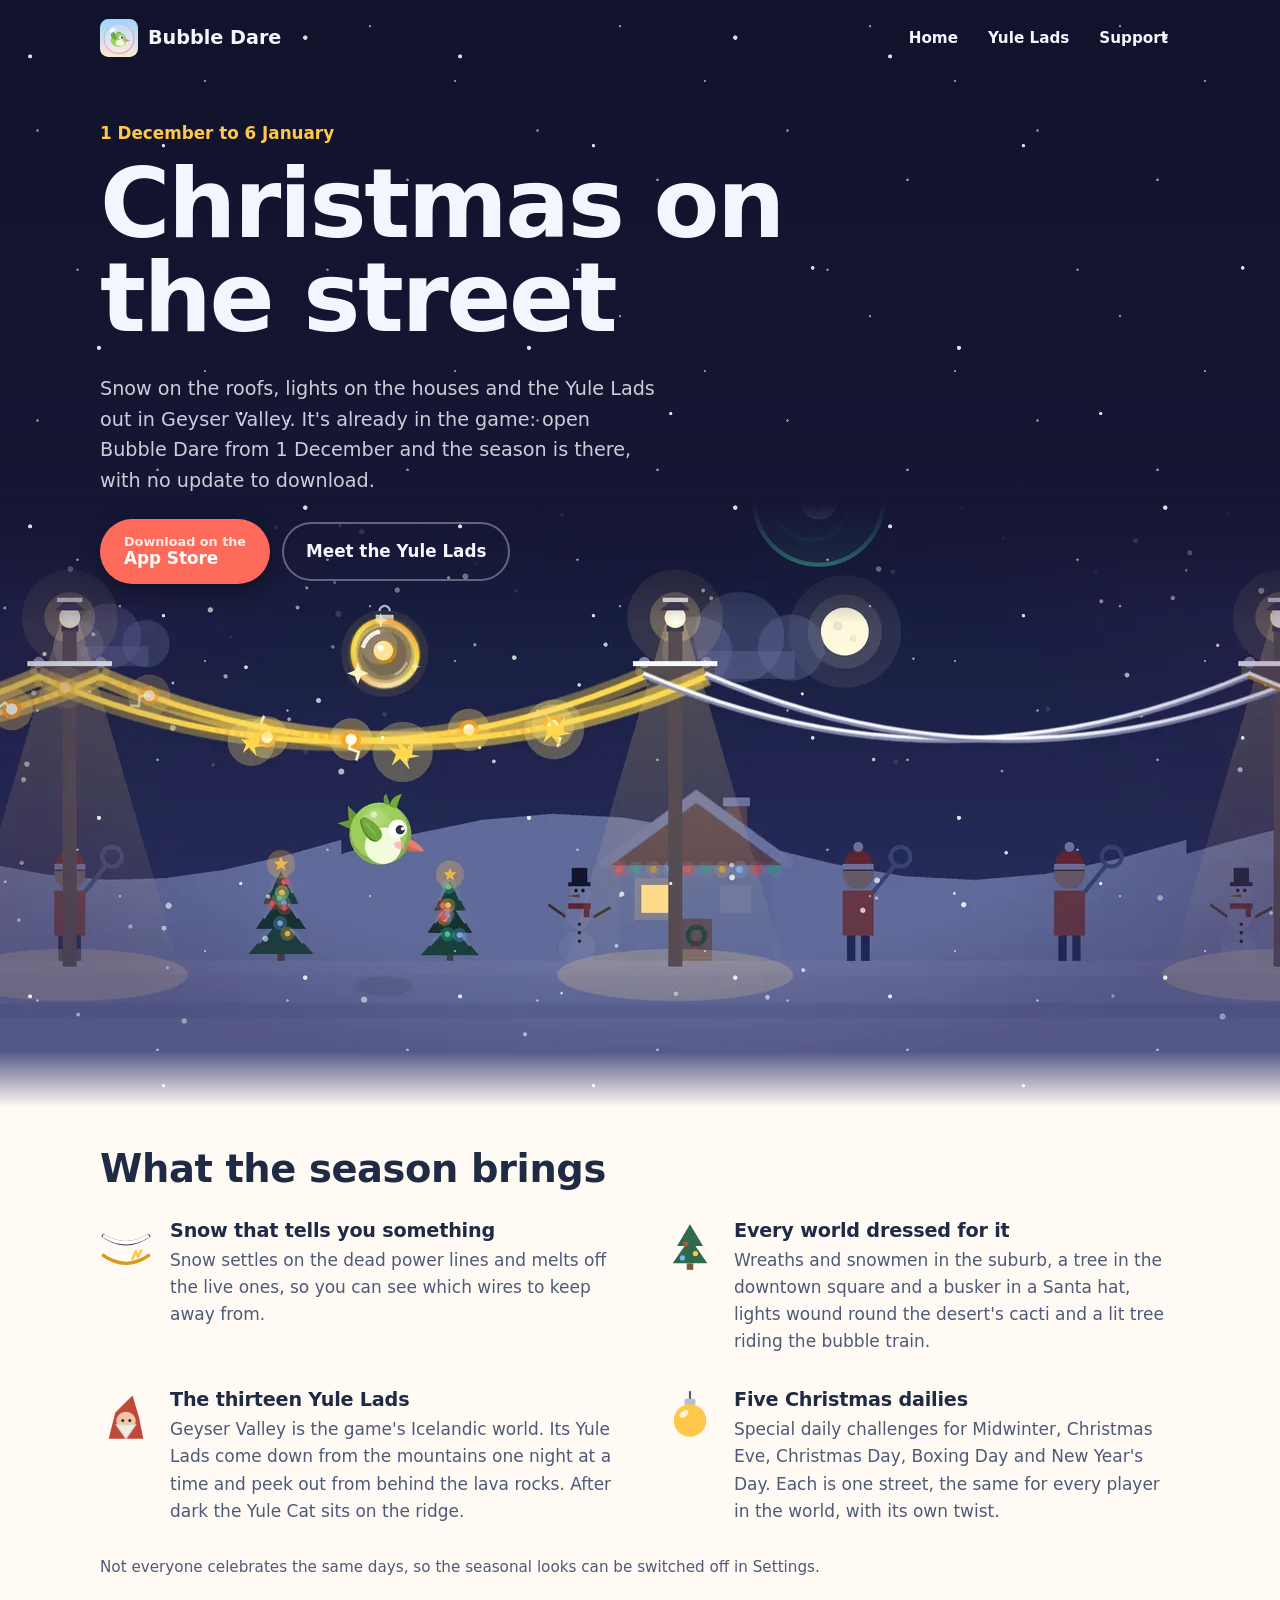
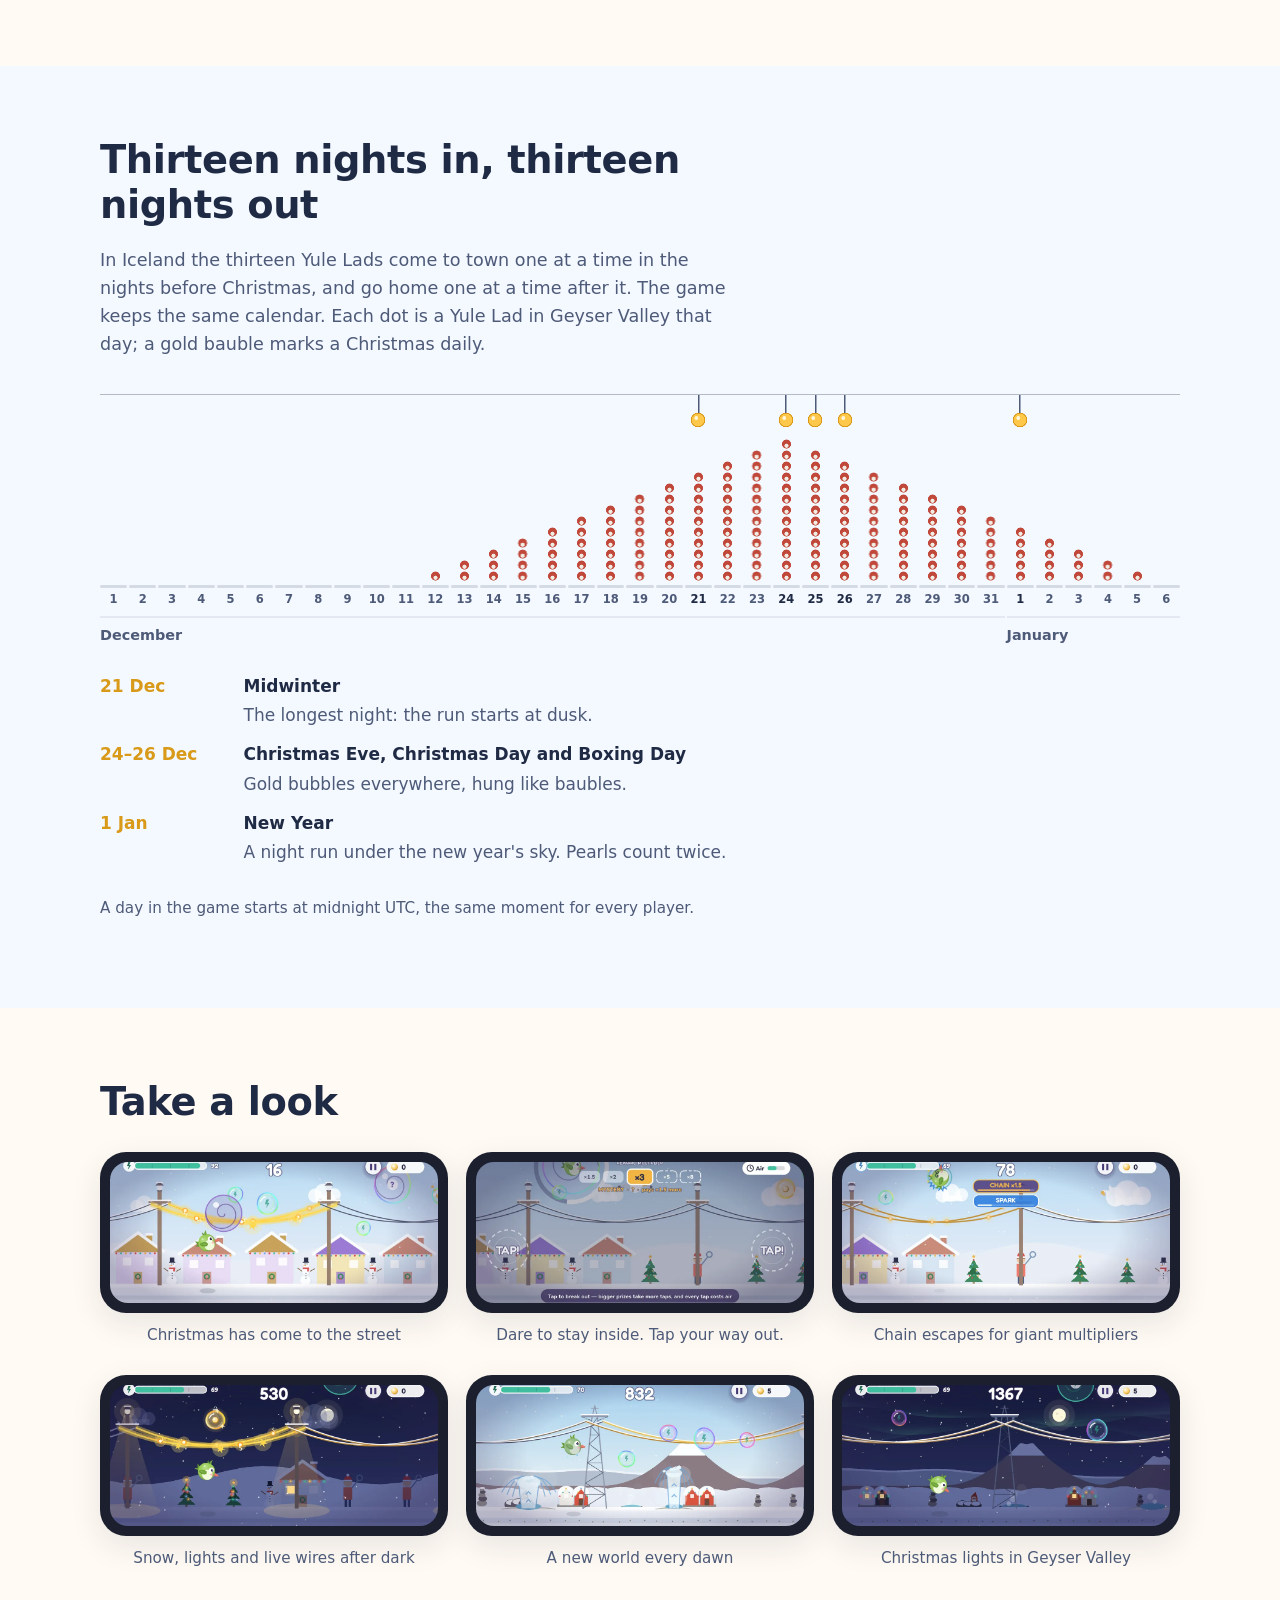
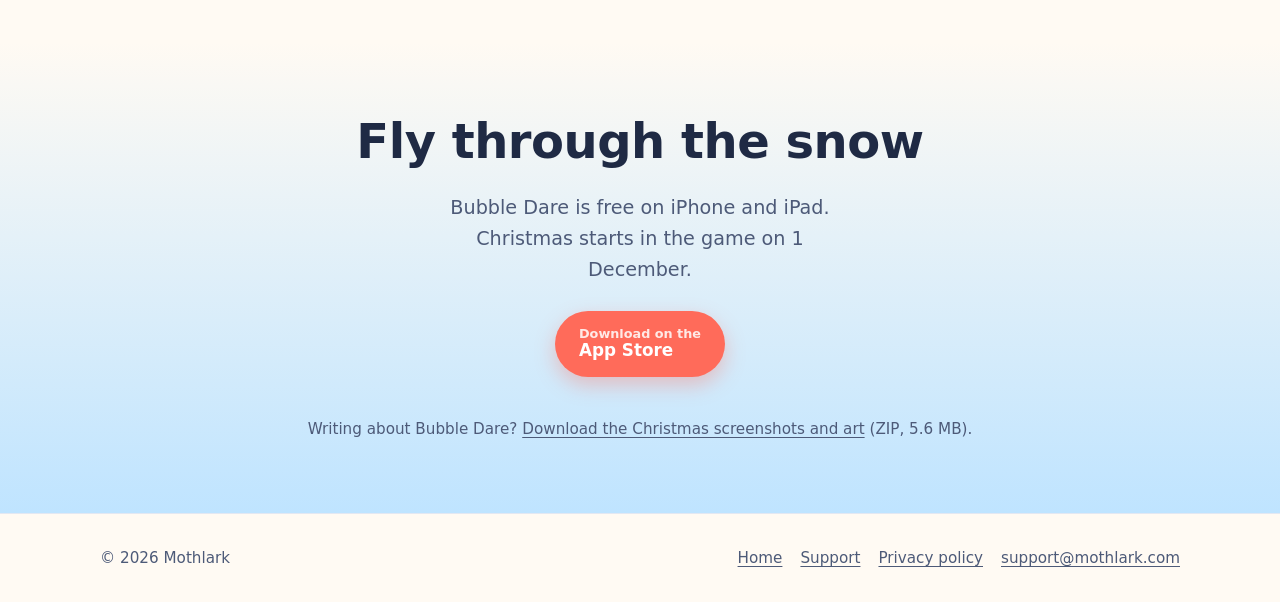
==== commit fff73b34: "Christmas page: for players, with a small link for editors Drop the press kit section (file lists, f" ====
--- a/christmas/index.html
+++ b/christmas/index.html
@@ -4,7 +4,7 @@
   <meta charset="utf-8">
   <meta name="viewport" content="width=device-width, initial-scale=1, viewport-fit=cover">
   <title>Christmas in Bubble Dare — 1 December to 6 January</title>
-  <meta name="description" content="From 1 December to 6 January Bubble Dare is dressed for Christmas: snow that shows which wires are live, the thirteen Yule Lads in Geyser Valley and five Christmas daily challenges. Screenshots and the press kit.">
+  <meta name="description" content="From 1 December to 6 January Bubble Dare is dressed for Christmas: snow that shows which wires are live, the thirteen Yule Lads in Geyser Valley and five Christmas daily challenges.">
   <link rel="canonical" href="https://bubbledare.mothlark.com/christmas/">
   <meta name="theme-color" content="#11122b">
 
@@ -36,8 +36,8 @@
         Bubble Dare
       </a>
       <nav class="nav" aria-label="Main">
-        <a href="#lads" class="hide-sm">Yule Lads</a>
-        <a href="#press">Press kit</a>
+        <a href="/" class="hide-sm">Home</a>
+        <a href="#lads">Yule Lads</a>
         <a href="/support/" class="hide-sm">Support</a>
       </nav>
     </div>
@@ -52,7 +52,7 @@
         <p class="xm-lead">Snow on the roofs, lights on the houses and the Yule Lads out in Geyser Valley. It's already in the game: open Bubble Dare from 1 December and the season is there, with no update to download.</p>
         <div class="cta-row">
           <a class="btn btn-primary" href="https://apps.apple.com/app/bubble-dare/id6816718972"><span class="stack"><small>Download on the</small>App Store</span></a>
-          <a class="btn xm-btn-ghost" href="#press">Get the press kit</a>
+          <a class="btn xm-btn-ghost" href="#lads">Meet the Yule Lads</a>
         </div>
       </div>
       <!-- Rendered by the game itself (tools/creative_shots.gd in the game repo): the
@@ -182,41 +182,17 @@
       </div>
     </section>
 
-    <!-- ================= PRESS KIT ================= -->
-    <section id="press" class="xm-press" aria-labelledby="press-title">
-      <div class="wrap xm-press-grid">
-        <div>
-          <h2 id="press-title">Press kit</h2>
-          <p>Screenshots, art and the facts, free to use in coverage of Bubble Dare. Everything is rendered by the game itself.</p>
-          <a class="btn btn-primary xm-zip" href="/christmas/press/bubble-dare-christmas-press-kit.zip" download>
-            <span class="stack"><small>ZIP, 5.6 MB</small>Download the press kit</span>
-          </a>
-          <dl class="xm-files">
-            <dt>iPhone screenshots, 2622 × 1206</dt>
-            <dd><a href="/christmas/press/iphone/01-street.png" aria-label="iPhone screenshot 1: Christmas has come to the street">1</a> <a href="/christmas/press/iphone/02-trapped.png" aria-label="iPhone screenshot 2: Dare to stay inside. Tap your way out.">2</a> <a href="/christmas/press/iphone/03-chain.png" aria-label="iPhone screenshot 3: Chain escapes for giant multipliers">3</a> <a href="/christmas/press/iphone/04-night.png" aria-label="iPhone screenshot 4: Snow, lights and live wires after dark">4</a> <a href="/christmas/press/iphone/05-valley.png" aria-label="iPhone screenshot 5: A new world every dawn">5</a> <a href="/christmas/press/iphone/06-valley-night.png" aria-label="iPhone screenshot 6: Christmas lights in Geyser Valley">6</a></dd>
-            <dt>iPad screenshots, 2752 × 2064</dt>
-            <dd><a href="/christmas/press/ipad/01-street.png" aria-label="iPad screenshot 1: Christmas has come to the street">1</a> <a href="/christmas/press/ipad/02-trapped.png" aria-label="iPad screenshot 2: Dare to stay inside. Tap your way out.">2</a> <a href="/christmas/press/ipad/03-chain.png" aria-label="iPad screenshot 3: Chain escapes for giant multipliers">3</a> <a href="/christmas/press/ipad/04-night.png" aria-label="iPad screenshot 4: Snow, lights and live wires after dark">4</a> <a href="/christmas/press/ipad/05-valley.png" aria-label="iPad screenshot 5: A new world every dawn">5</a> <a href="/christmas/press/ipad/06-valley-night.png" aria-label="iPad screenshot 6: Christmas lights in Geyser Valley">6</a></dd>
-            <dt>Art</dt>
-            <dd><a href="/christmas/press/header-art-3840x1646.png">Christmas street at night, 3840 × 1646</a><br><a href="/christmas/press/app-icon-1024.png">App icon, 1024 × 1024</a></dd>
-          </dl>
-          <h3>About the game</h3>
-          <p>Bubble Dare is a one-tap flying game. You're a little bird that can't stop flying, and you pop soap bubbles for energy. When a swirl bubble swallows you, it becomes a dare: the longer you stay inside, the bigger the reward, if you can tap your way out before the air runs out.</p>
-          <p>It's made by one developer in Hafnarfjörður, Iceland, with the open-source Godot engine. Every bird, bubble and snowflake is drawn in code. The Christmas season ends on 6 January, Þrettándinn, the thirteenth day of Christmas in Iceland, when the last Yule Lad goes home.</p>
-        </div>
-        <aside class="xm-facts" aria-labelledby="facts-title">
-          <h3 id="facts-title">Fact sheet</h3>
-          <dl>
-            <dt>Game</dt><dd>Bubble Dare</dd>
-            <dt>Developer</dt><dd>Stefán Jóhann Arngrímsson (Mothlark), Hafnarfjörður, Iceland</dd>
-            <dt>Platforms</dt><dd>iPhone and iPad</dd>
-            <dt>Released</dt><dd>November 2026</dd>
-            <dt>Price</dt><dd>Free, with ads</dd>
-            <dt>Christmas season</dt><dd>1 December to 6 January, already in the game</dd>
-            <dt>Engine</dt><dd>Godot</dd>
-            <dt>App Store</dt><dd><a href="https://apps.apple.com/app/bubble-dare/id6816718972">apps.apple.com/app/bubble-dare</a></dd>
-            <dt>Contact</dt><dd><a href="mailto:support@mothlark.com?subject=Bubble%20Dare%20press">support@mothlark.com</a></dd>
-          </dl>
-        </aside>
+    <!-- ================= DOWNLOAD ================= -->
+    <section class="final xm-final" aria-labelledby="final-title">
+      <div class="wrap">
+        <h2 id="final-title">Fly through the snow</h2>
+        <p class="lead center">Bubble Dare is free on iPhone and iPad. Christmas starts in the game on 1 December.</p>
+        <div class="cta-row">
+          <a class="btn btn-primary" href="https://apps.apple.com/app/bubble-dare/id6816718972"><span class="stack"><small>Download on the</small>App Store</span></a>
+        </div>
+        <!-- For App Store editors and anyone writing about the game: the full-size screenshots
+             (iPhone 6.3" and iPad 13"), the header art, the app icon and a short fact sheet. -->
+        <p id="press" class="xm-presslink">Writing about Bubble Dare? <a href="/christmas/press/bubble-dare-christmas-press-kit.zip" download>Download the Christmas screenshots and art</a> (ZIP, 5.6 MB).</p>
       </div>
     </section>
   </main>
--- a/assets/css/christmas.css
+++ b/assets/css/christmas.css
@@ -209,29 +209,6 @@
 .xm-grid .device .screen { display: block; }
 .xm-grid .device:hover { filter: brightness(1.04); }
 
-/* ---------- Press kit ---------- */
-.xm-press-grid { display: grid; grid-template-columns: 1.35fr 1fr; gap: 48px; align-items: start; }
-@media (max-width: 860px) { .xm-press-grid { grid-template-columns: 1fr; gap: 32px; } }
-.xm-press p { color: var(--ink-soft); max-width: 60ch; }
-.xm-press h3 { margin-top: 1.6em; }
-.xm-zip { margin: 6px 0 26px; }
-.xm-files { margin: 0; }
-.xm-files dt { font-family: var(--font); font-weight: 700; margin-top: 12px; }
-.xm-files dd { margin: 2px 0 0; color: var(--ink-soft); }
-.xm-files dd a {
-  display: inline-grid; place-items: center; min-width: 34px; height: 34px; margin: 4px 4px 0 0;
-  border: 1px solid var(--line); border-radius: 10px; text-decoration: none;
-  font-family: var(--font); font-weight: 700; color: var(--ink); background: var(--surface);
-}
-.xm-files dd a:hover { border-color: var(--accent); }
-.xm-files dd:last-child a { display: inline; border: 0; background: none; padding: 0; height: auto; text-decoration: underline; font-family: var(--font-body); font-weight: 400; }
-
-.xm-facts {
-  background: var(--surface); border: 1px solid var(--line); border-radius: var(--radius);
-  padding: 22px 24px; box-shadow: var(--shadow);
-}
-.xm-facts h3 { margin-top: 0; }
-.xm-facts dl { margin: 0; display: grid; grid-template-columns: max-content 1fr; gap: 10px 18px; }
-.xm-facts dt { font-weight: 600; color: var(--ink-soft); font-size: 0.95rem; }
-.xm-facts dd { margin: 0; }
-@media (max-width: 420px) { .xm-facts dl { grid-template-columns: 1fr; gap: 2px; } .xm-facts dd { margin-bottom: 10px; } }
+/* ---------- Download ---------- */
+.xm-final h2 { font-size: clamp(2rem, 5vw, 3rem); }
+.xm-presslink { margin: 40px auto 0; font-size: 0.95rem; color: var(--ink-soft); }
